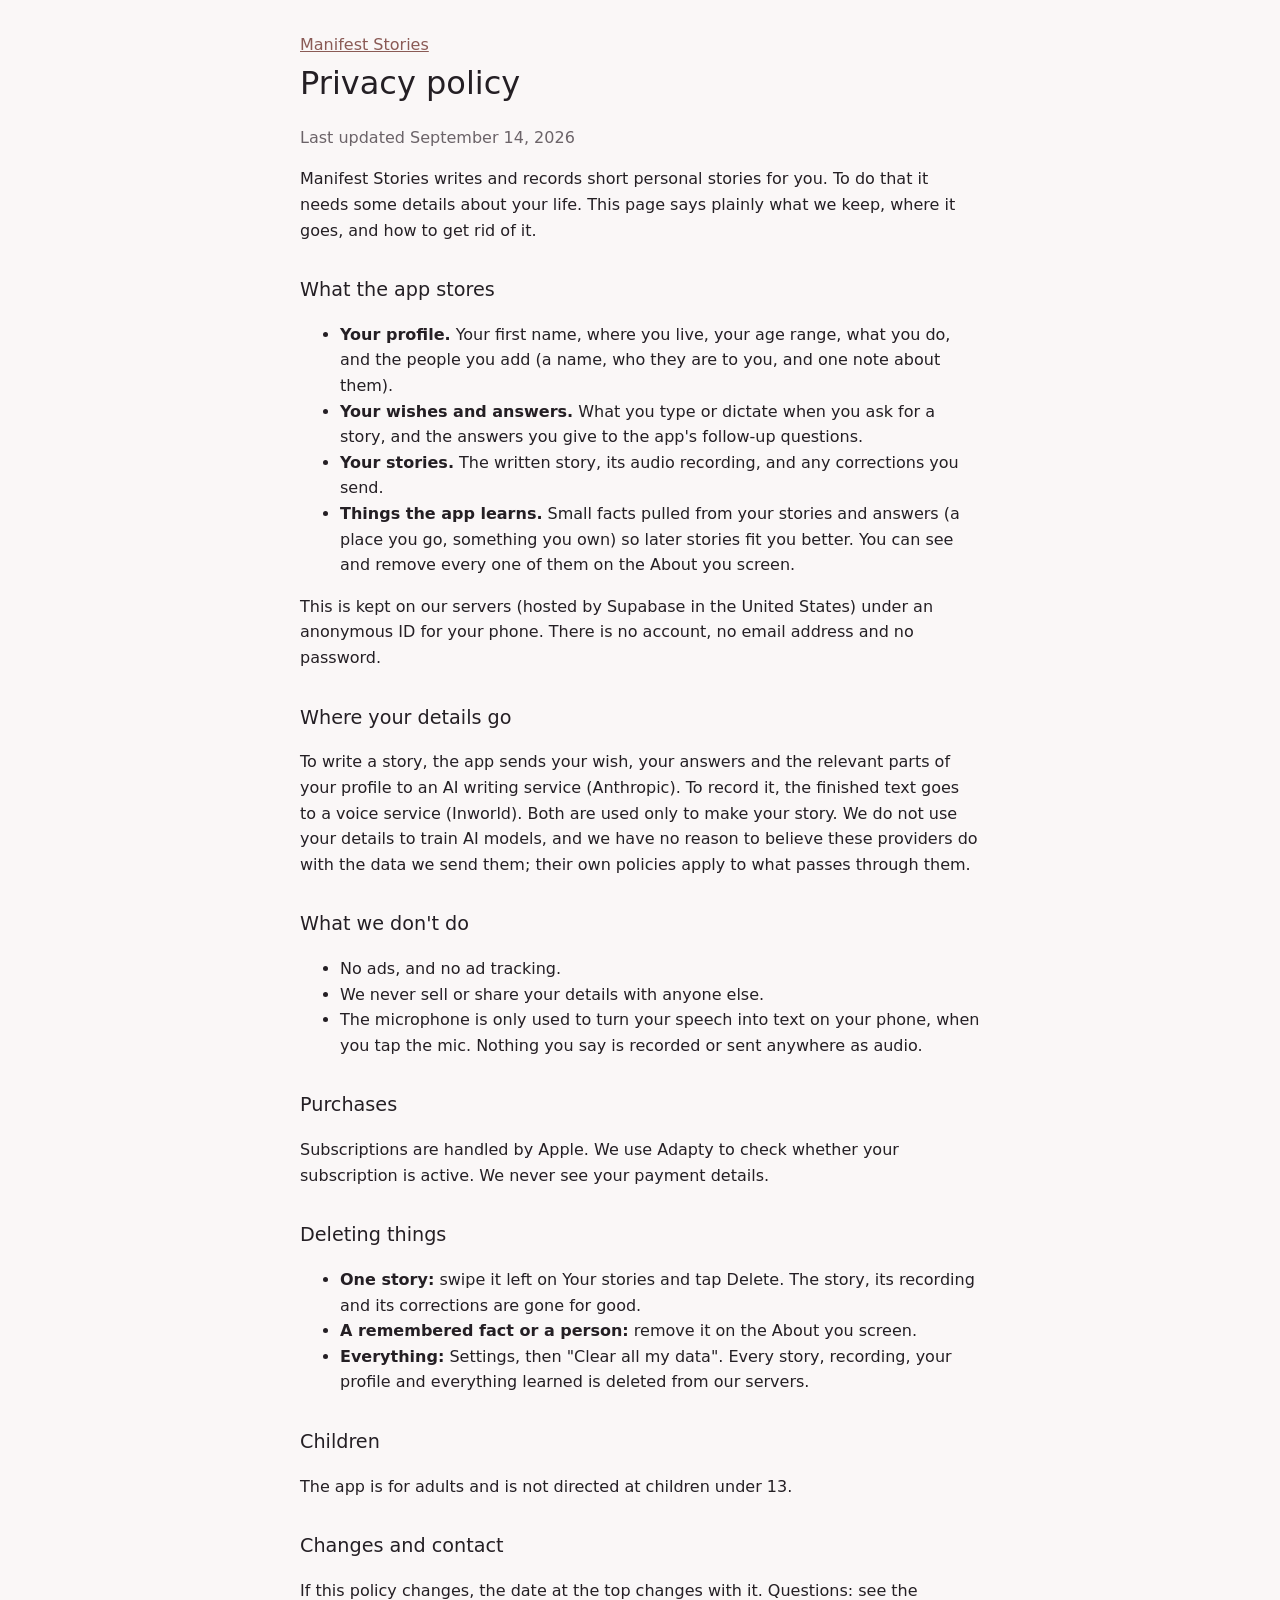
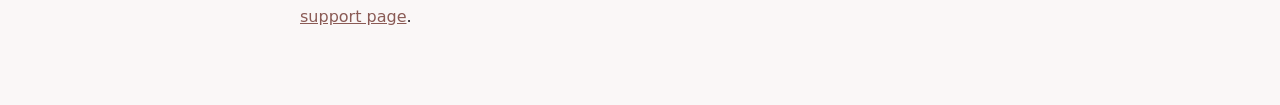
==== privacy.html @ d2aad722 "Privacy, terms and support pages" ====
<!doctype html><html lang="en"><head><meta charset="utf-8"><meta name="viewport" content="width=device-width,initial-scale=1"><title>Privacy Policy, Manifest Stories</title><link rel="stylesheet" href="style.css"></head><body>
<nav><a href="index.html">Manifest Stories</a></nav>
<h1>Privacy policy</h1><p class="muted">Last updated September 14, 2026</p>
<p>Manifest Stories writes and records short personal stories for you. To do that it needs some details about your life. This page says plainly what we keep, where it goes, and how to get rid of it.</p>
<h2>What the app stores</h2>
<ul>
<li><strong>Your profile.</strong> Your first name, where you live, your age range, what you do, and the people you add (a name, who they are to you, and one note about them).</li>
<li><strong>Your wishes and answers.</strong> What you type or dictate when you ask for a story, and the answers you give to the app's follow-up questions.</li>
<li><strong>Your stories.</strong> The written story, its audio recording, and any corrections you send.</li>
<li><strong>Things the app learns.</strong> Small facts pulled from your stories and answers (a place you go, something you own) so later stories fit you better. You can see and remove every one of them on the About you screen.</li>
</ul>
<p>This is kept on our servers (hosted by Supabase in the United States) under an anonymous ID for your phone. There is no account, no email address and no password.</p>
<h2>Where your details go</h2>
<p>To write a story, the app sends your wish, your answers and the relevant parts of your profile to an AI writing service (Anthropic). To record it, the finished text goes to a voice service (Inworld). Both are used only to make your story. We do not use your details to train AI models, and we have no reason to believe these providers do with the data we send them; their own policies apply to what passes through them.</p>
<h2>What we don't do</h2>
<ul>
<li>No ads, and no ad tracking.</li>
<li>We never sell or share your details with anyone else.</li>
<li>The microphone is only used to turn your speech into text on your phone, when you tap the mic. Nothing you say is recorded or sent anywhere as audio.</li>
</ul>
<h2>Purchases</h2>
<p>Subscriptions are handled by Apple. We use Adapty to check whether your subscription is active. We never see your payment details.</p>
<h2>Deleting things</h2>
<ul>
<li><strong>One story:</strong> swipe it left on Your stories and tap Delete. The story, its recording and its corrections are gone for good.</li>
<li><strong>A remembered fact or a person:</strong> remove it on the About you screen.</li>
<li><strong>Everything:</strong> Settings, then "Clear all my data". Every story, recording, your profile and everything learned is deleted from our servers.</li>
</ul>
<h2>Children</h2>
<p>The app is for adults and is not directed at children under 13.</p>
<h2>Changes and contact</h2>
<p>If this policy changes, the date at the top changes with it. Questions: see the <a href="support.html">support page</a>.</p>
</body></html>
---- style.css ----
body{font-family:-apple-system,system-ui,Georgia,serif;max-width:680px;margin:0 auto;padding:32px 20px 60px;line-height:1.6;color:#241f24;background:#faf7f7}
h1{font-weight:400;font-size:2rem;margin:0 0 4px}h2{font-weight:500;font-size:1.2rem;margin-top:32px}
.muted{color:#6b6368}nav a{margin-right:16px;color:#8a5a55}a{color:#8a5a55}
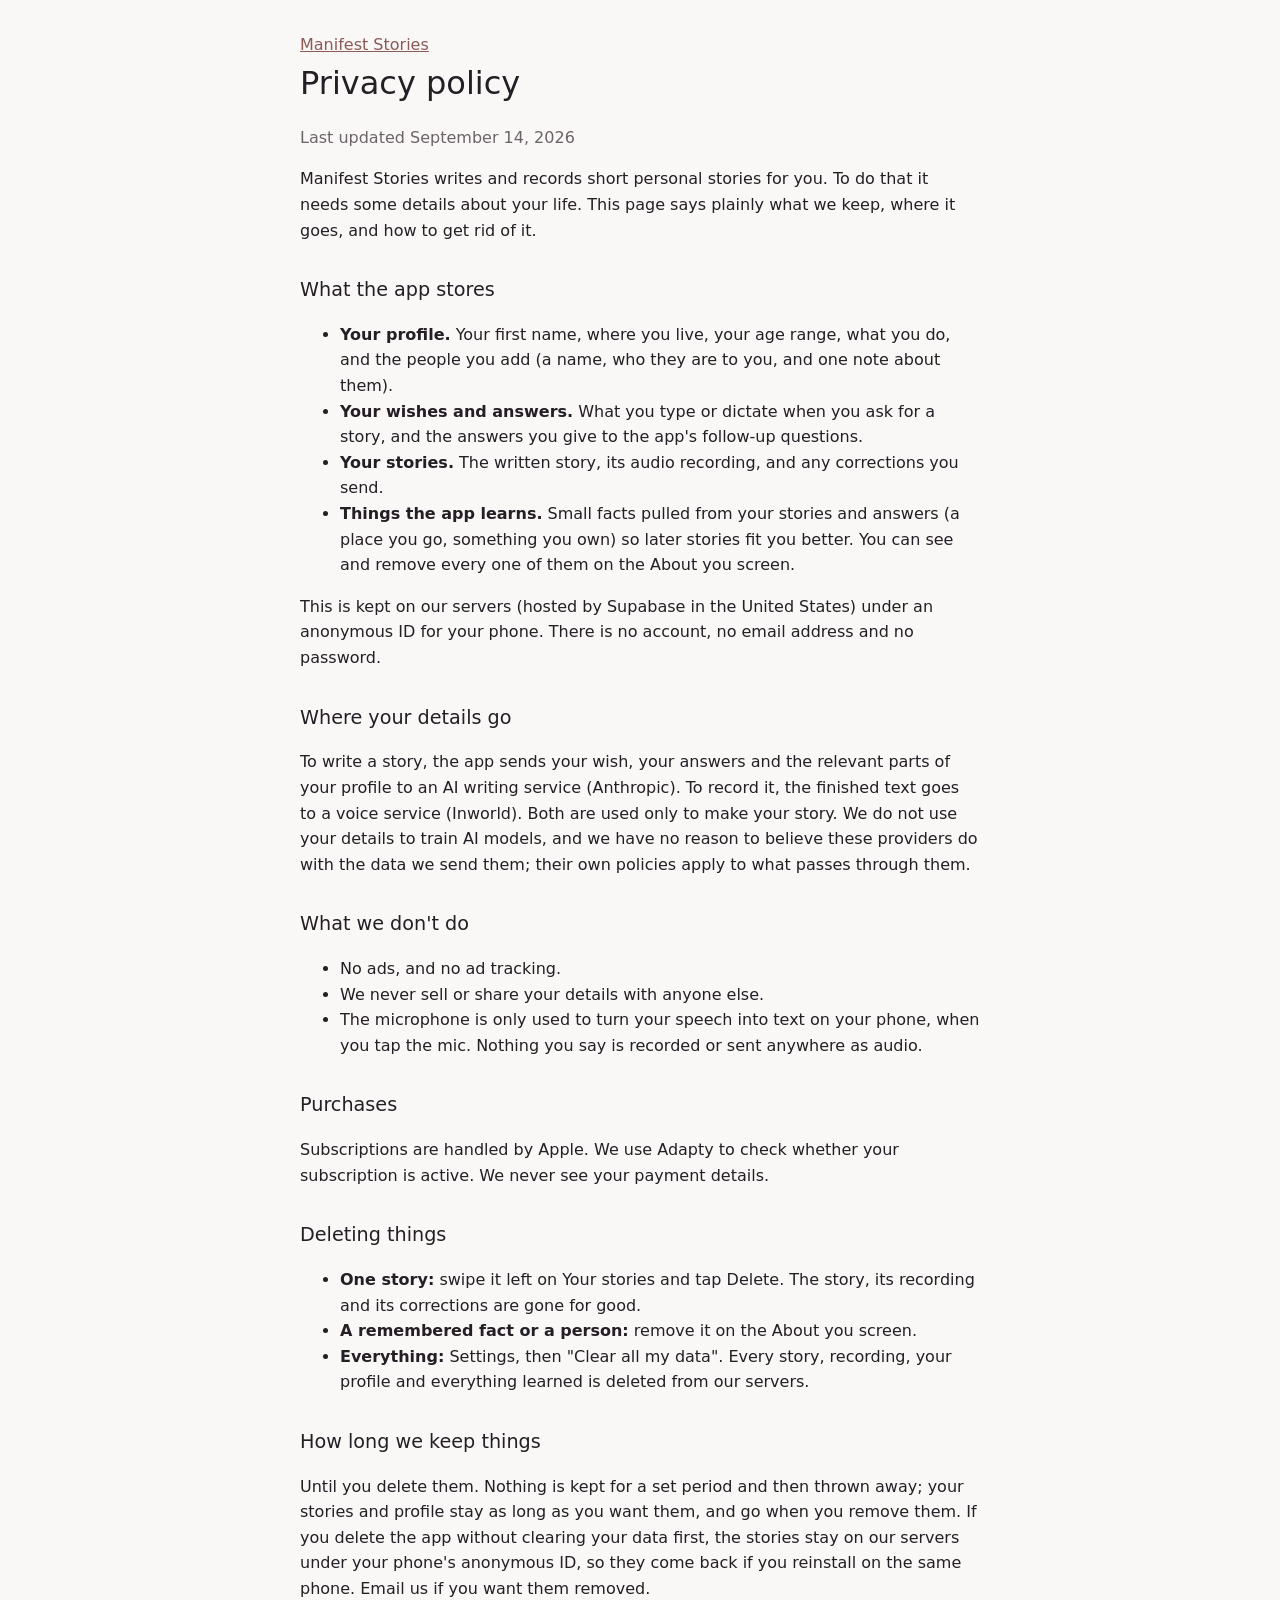
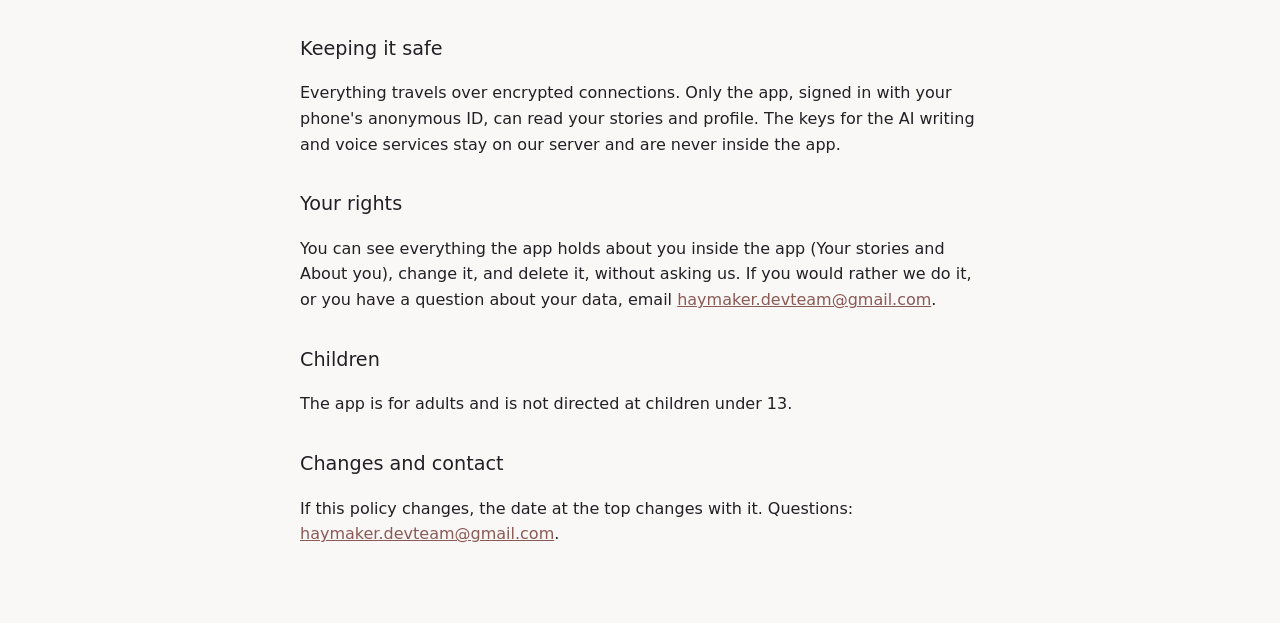
==== commit 16b9520e: "Support email; privacy page adds retention, security and your rights" ====
--- a/privacy.html
+++ b/privacy.html
@@ -26,8 +26,14 @@
 <li><strong>A remembered fact or a person:</strong> remove it on the About you screen.</li>
 <li><strong>Everything:</strong> Settings, then "Clear all my data". Every story, recording, your profile and everything learned is deleted from our servers.</li>
 </ul>
+<h2>How long we keep things</h2>
+<p>Until you delete them. Nothing is kept for a set period and then thrown away; your stories and profile stay as long as you want them, and go when you remove them. If you delete the app without clearing your data first, the stories stay on our servers under your phone's anonymous ID, so they come back if you reinstall on the same phone. Email us if you want them removed.</p>
+<h2>Keeping it safe</h2>
+<p>Everything travels over encrypted connections. Only the app, signed in with your phone's anonymous ID, can read your stories and profile. The keys for the AI writing and voice services stay on our server and are never inside the app.</p>
+<h2>Your rights</h2>
+<p>You can see everything the app holds about you inside the app (Your stories and About you), change it, and delete it, without asking us. If you would rather we do it, or you have a question about your data, email <a href="mailto:haymaker.devteam@gmail.com">haymaker.devteam@gmail.com</a>.</p>
 <h2>Children</h2>
 <p>The app is for adults and is not directed at children under 13.</p>
 <h2>Changes and contact</h2>
-<p>If this policy changes, the date at the top changes with it. Questions: see the <a href="support.html">support page</a>.</p>
+<p>If this policy changes, the date at the top changes with it. Questions: <a href="mailto:haymaker.devteam@gmail.com">haymaker.devteam@gmail.com</a>.</p>
 </body></html>
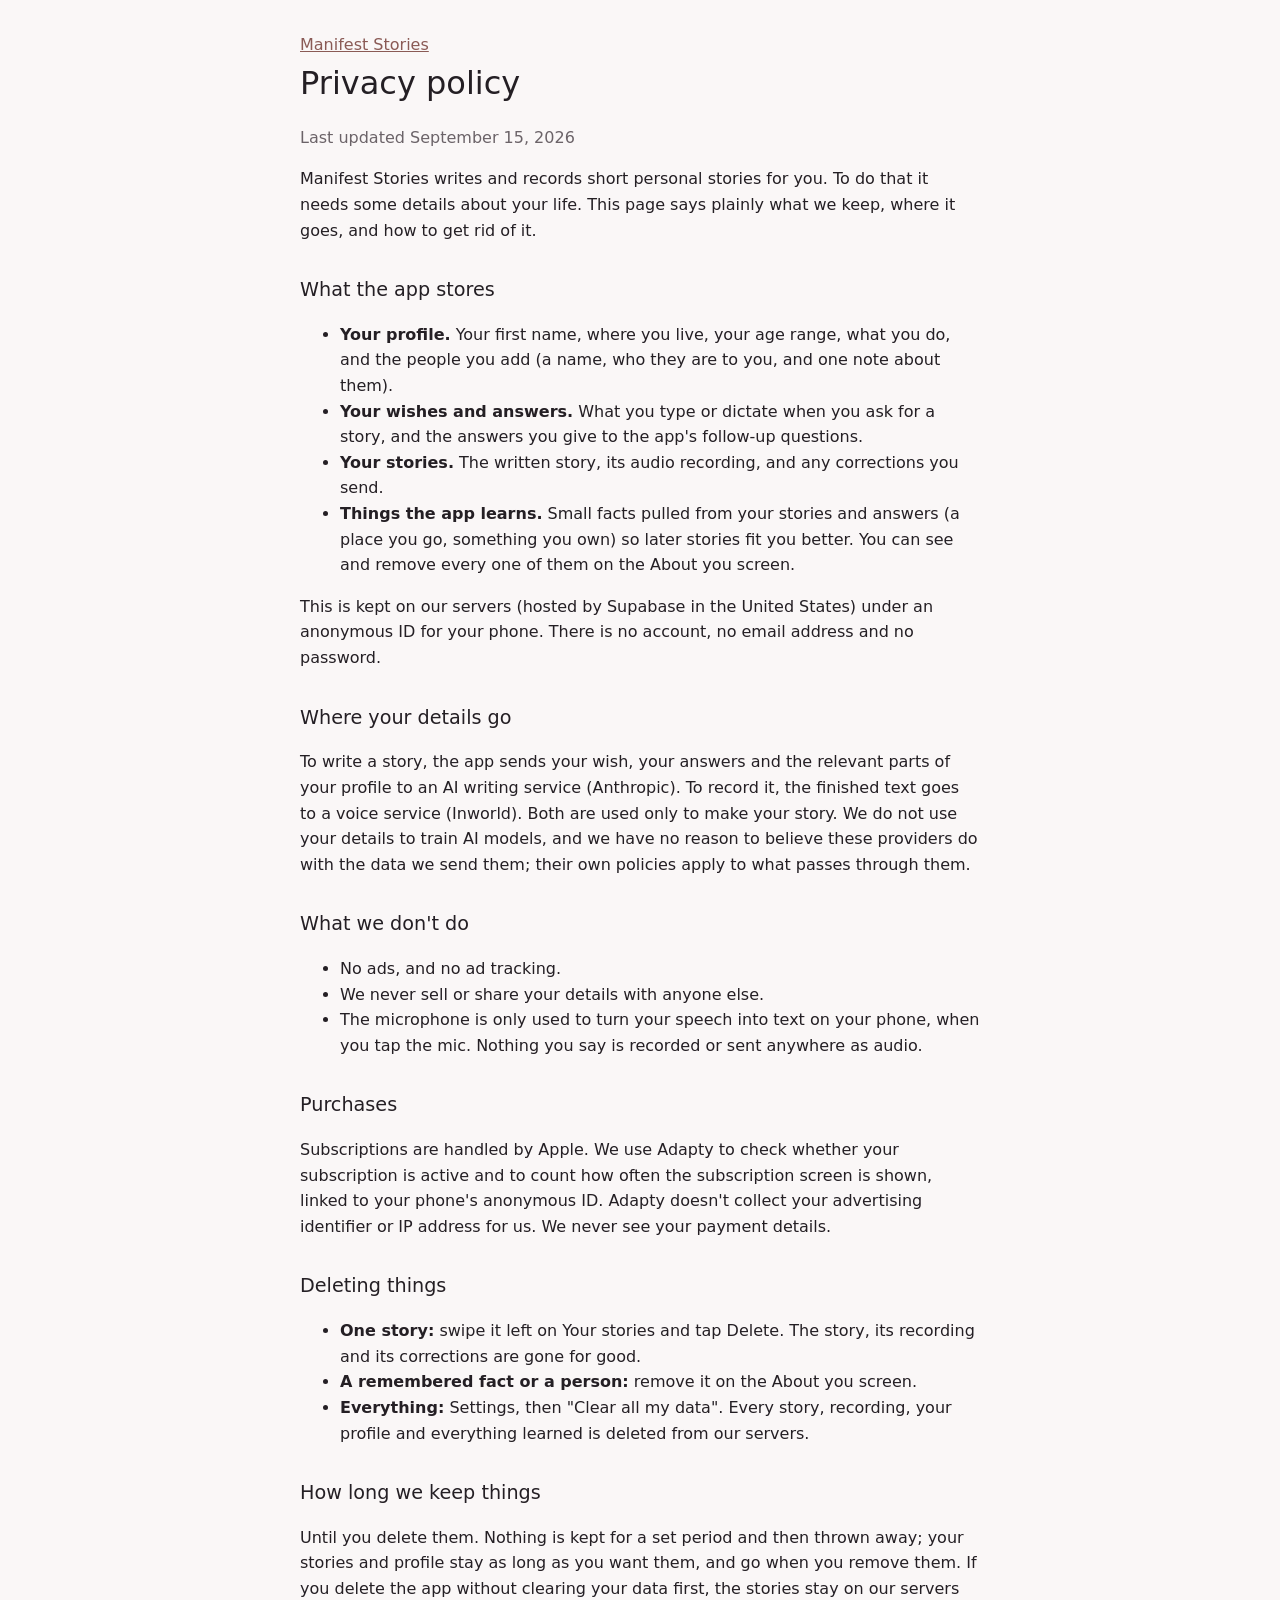
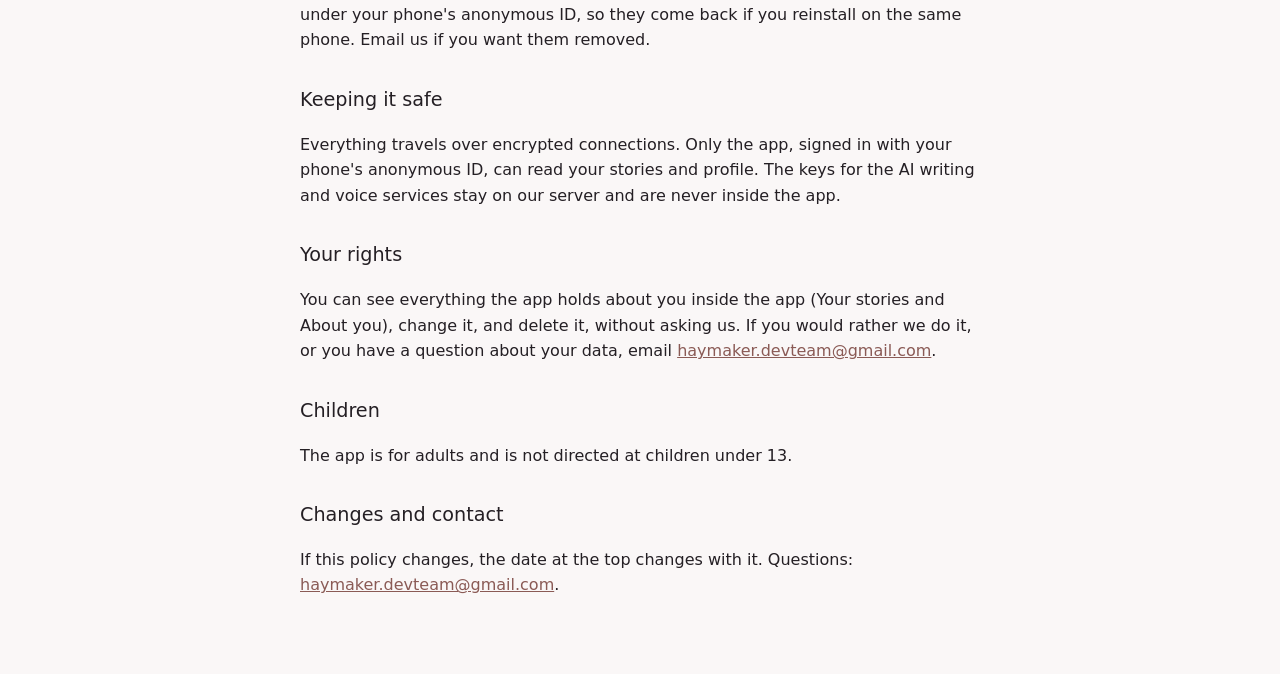
==== commit 66b0070c: "Privacy: Adapty counts paywall views; no ad ID or IP" ====
--- a/privacy.html
+++ b/privacy.html
@@ -1,6 +1,6 @@
 <!doctype html><html lang="en"><head><meta charset="utf-8"><meta name="viewport" content="width=device-width,initial-scale=1"><title>Privacy Policy, Manifest Stories</title><link rel="stylesheet" href="style.css"></head><body>
 <nav><a href="index.html">Manifest Stories</a></nav>
-<h1>Privacy policy</h1><p class="muted">Last updated September 14, 2026</p>
+<h1>Privacy policy</h1><p class="muted">Last updated September 15, 2026</p>
 <p>Manifest Stories writes and records short personal stories for you. To do that it needs some details about your life. This page says plainly what we keep, where it goes, and how to get rid of it.</p>
 <h2>What the app stores</h2>
 <ul>
@@ -19,7 +19,7 @@
 <li>The microphone is only used to turn your speech into text on your phone, when you tap the mic. Nothing you say is recorded or sent anywhere as audio.</li>
 </ul>
 <h2>Purchases</h2>
-<p>Subscriptions are handled by Apple. We use Adapty to check whether your subscription is active. We never see your payment details.</p>
+<p>Subscriptions are handled by Apple. We use Adapty to check whether your subscription is active and to count how often the subscription screen is shown, linked to your phone's anonymous ID. Adapty doesn't collect your advertising identifier or IP address for us. We never see your payment details.</p>
 <h2>Deleting things</h2>
 <ul>
 <li><strong>One story:</strong> swipe it left on Your stories and tap Delete. The story, its recording and its corrections are gone for good.</li>
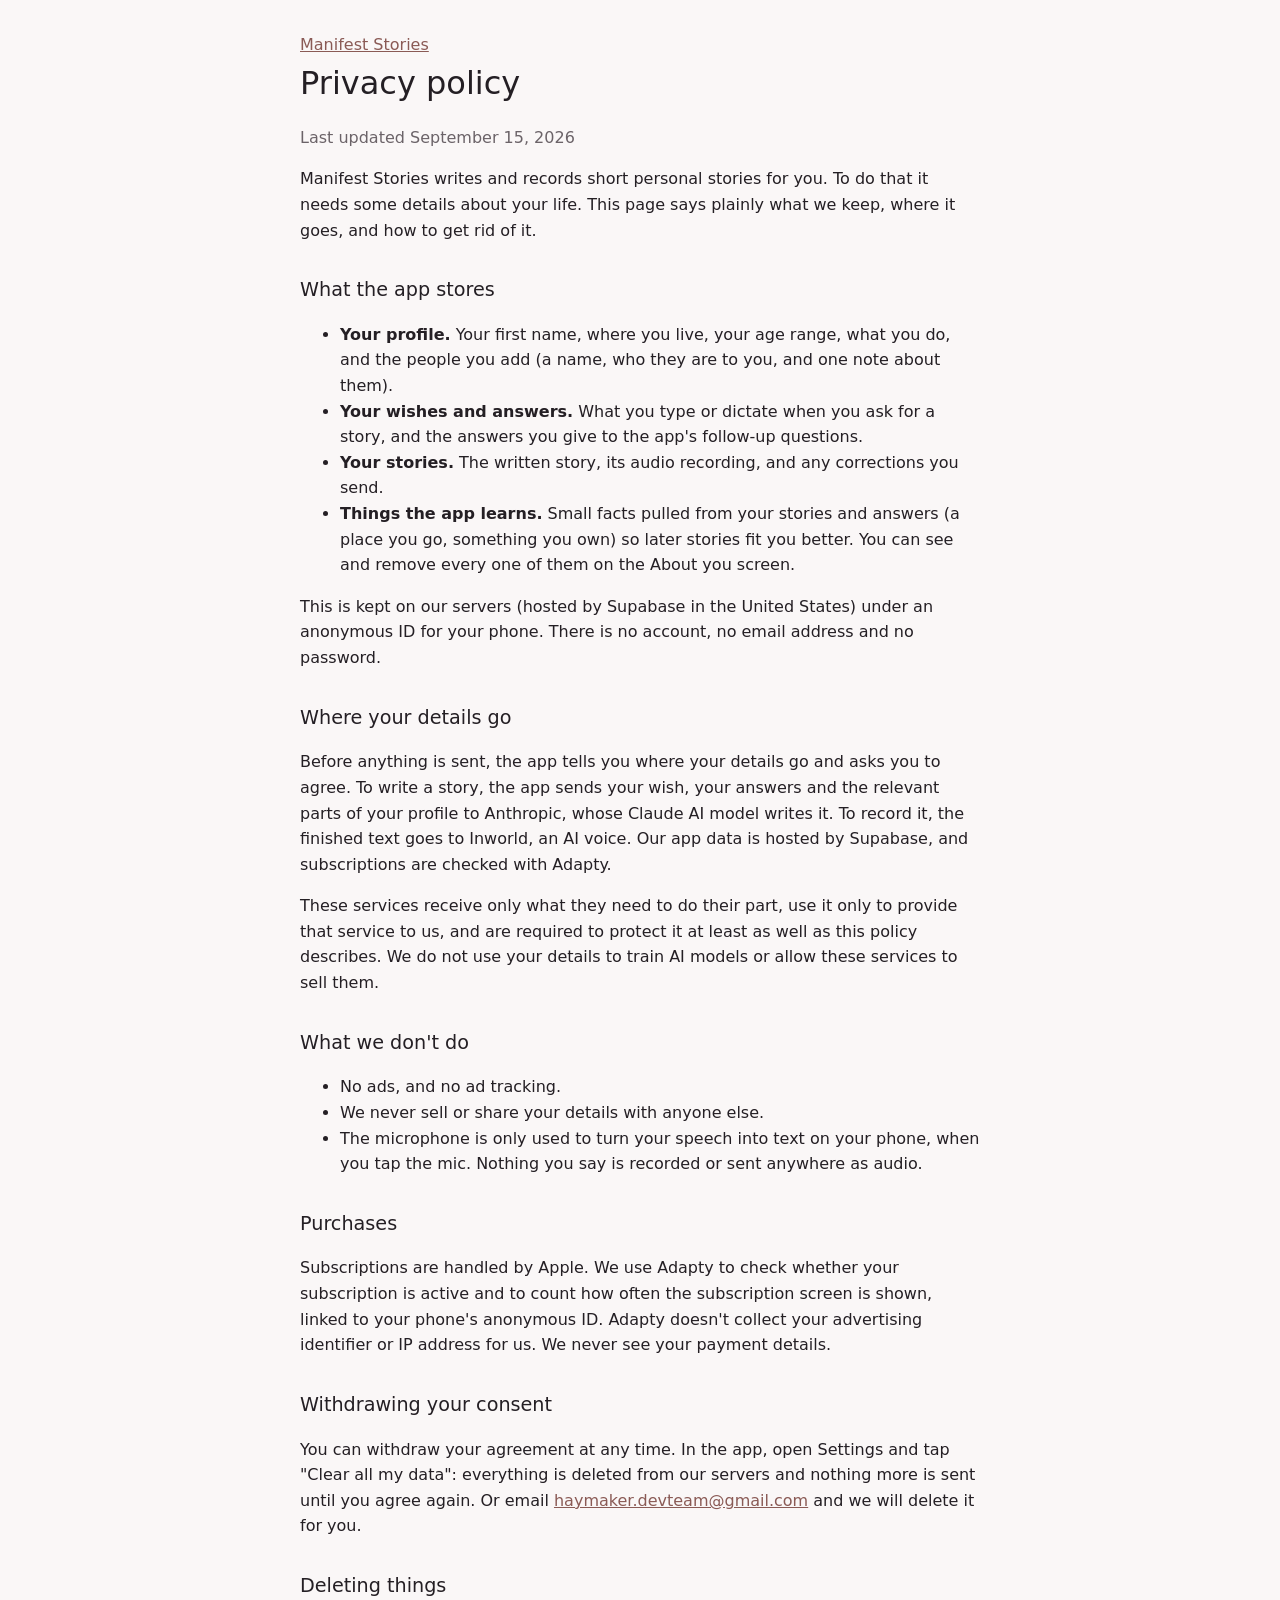
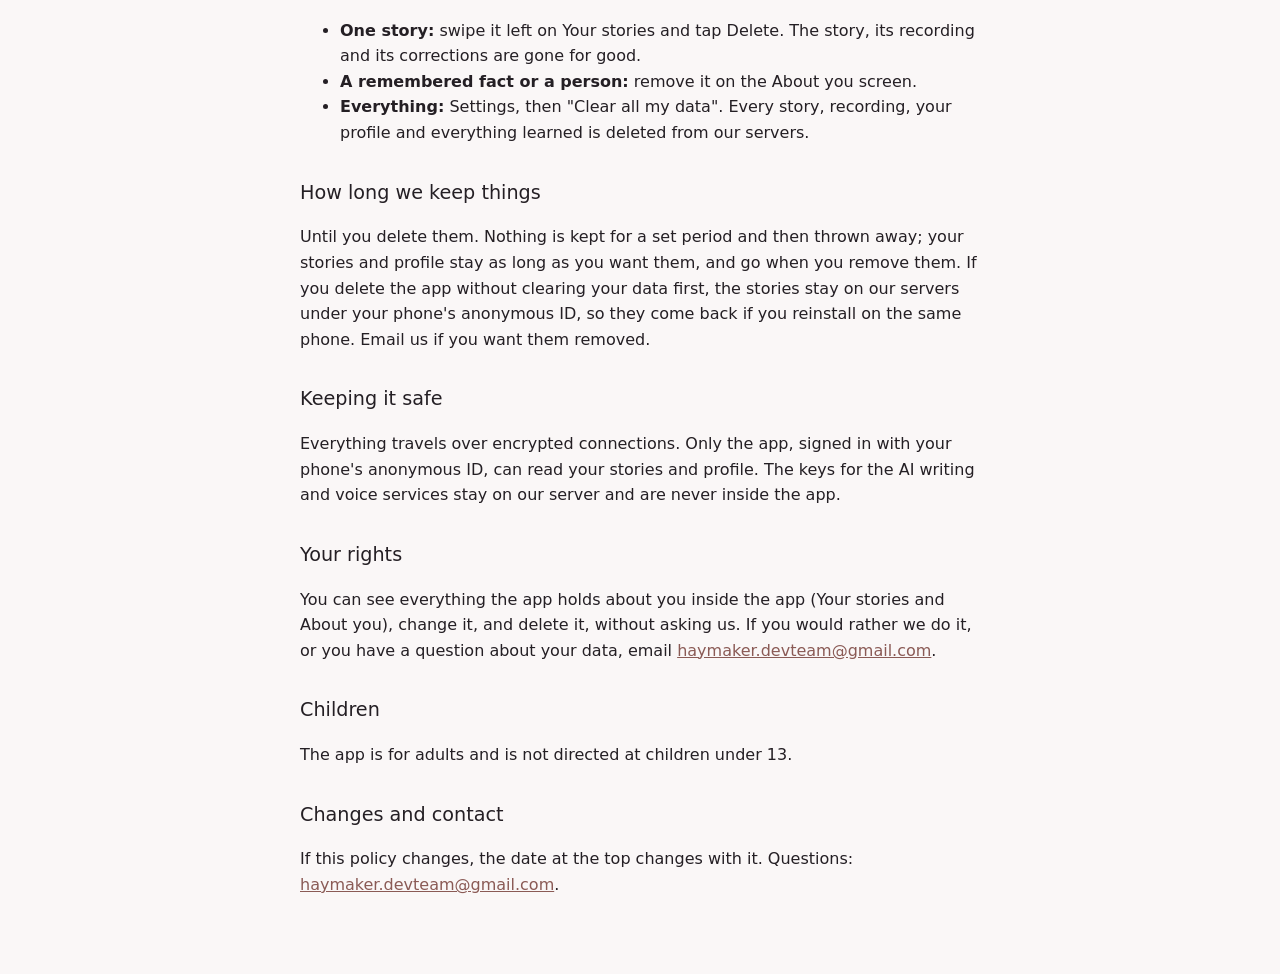
==== commit 8a1de5bc: "Privacy: consent before sending, equal protection by service providers, how to withdraw consent" ====
--- a/privacy.html
+++ b/privacy.html
@@ -11,7 +11,8 @@
 </ul>
 <p>This is kept on our servers (hosted by Supabase in the United States) under an anonymous ID for your phone. There is no account, no email address and no password.</p>
 <h2>Where your details go</h2>
-<p>To write a story, the app sends your wish, your answers and the relevant parts of your profile to an AI writing service (Anthropic). To record it, the finished text goes to a voice service (Inworld). Both are used only to make your story. We do not use your details to train AI models, and we have no reason to believe these providers do with the data we send them; their own policies apply to what passes through them.</p>
+<p>Before anything is sent, the app tells you where your details go and asks you to agree. To write a story, the app sends your wish, your answers and the relevant parts of your profile to Anthropic, whose Claude AI model writes it. To record it, the finished text goes to Inworld, an AI voice. Our app data is hosted by Supabase, and subscriptions are checked with Adapty.</p>
+<p>These services receive only what they need to do their part, use it only to provide that service to us, and are required to protect it at least as well as this policy describes. We do not use your details to train AI models or allow these services to sell them.</p>
 <h2>What we don't do</h2>
 <ul>
 <li>No ads, and no ad tracking.</li>
@@ -20,6 +21,8 @@
 </ul>
 <h2>Purchases</h2>
 <p>Subscriptions are handled by Apple. We use Adapty to check whether your subscription is active and to count how often the subscription screen is shown, linked to your phone's anonymous ID. Adapty doesn't collect your advertising identifier or IP address for us. We never see your payment details.</p>
+<h2>Withdrawing your consent</h2>
+<p>You can withdraw your agreement at any time. In the app, open Settings and tap "Clear all my data": everything is deleted from our servers and nothing more is sent until you agree again. Or email <a href="mailto:haymaker.devteam@gmail.com">haymaker.devteam@gmail.com</a> and we will delete it for you.</p>
 <h2>Deleting things</h2>
 <ul>
 <li><strong>One story:</strong> swipe it left on Your stories and tap Delete. The story, its recording and its corrections are gone for good.</li>
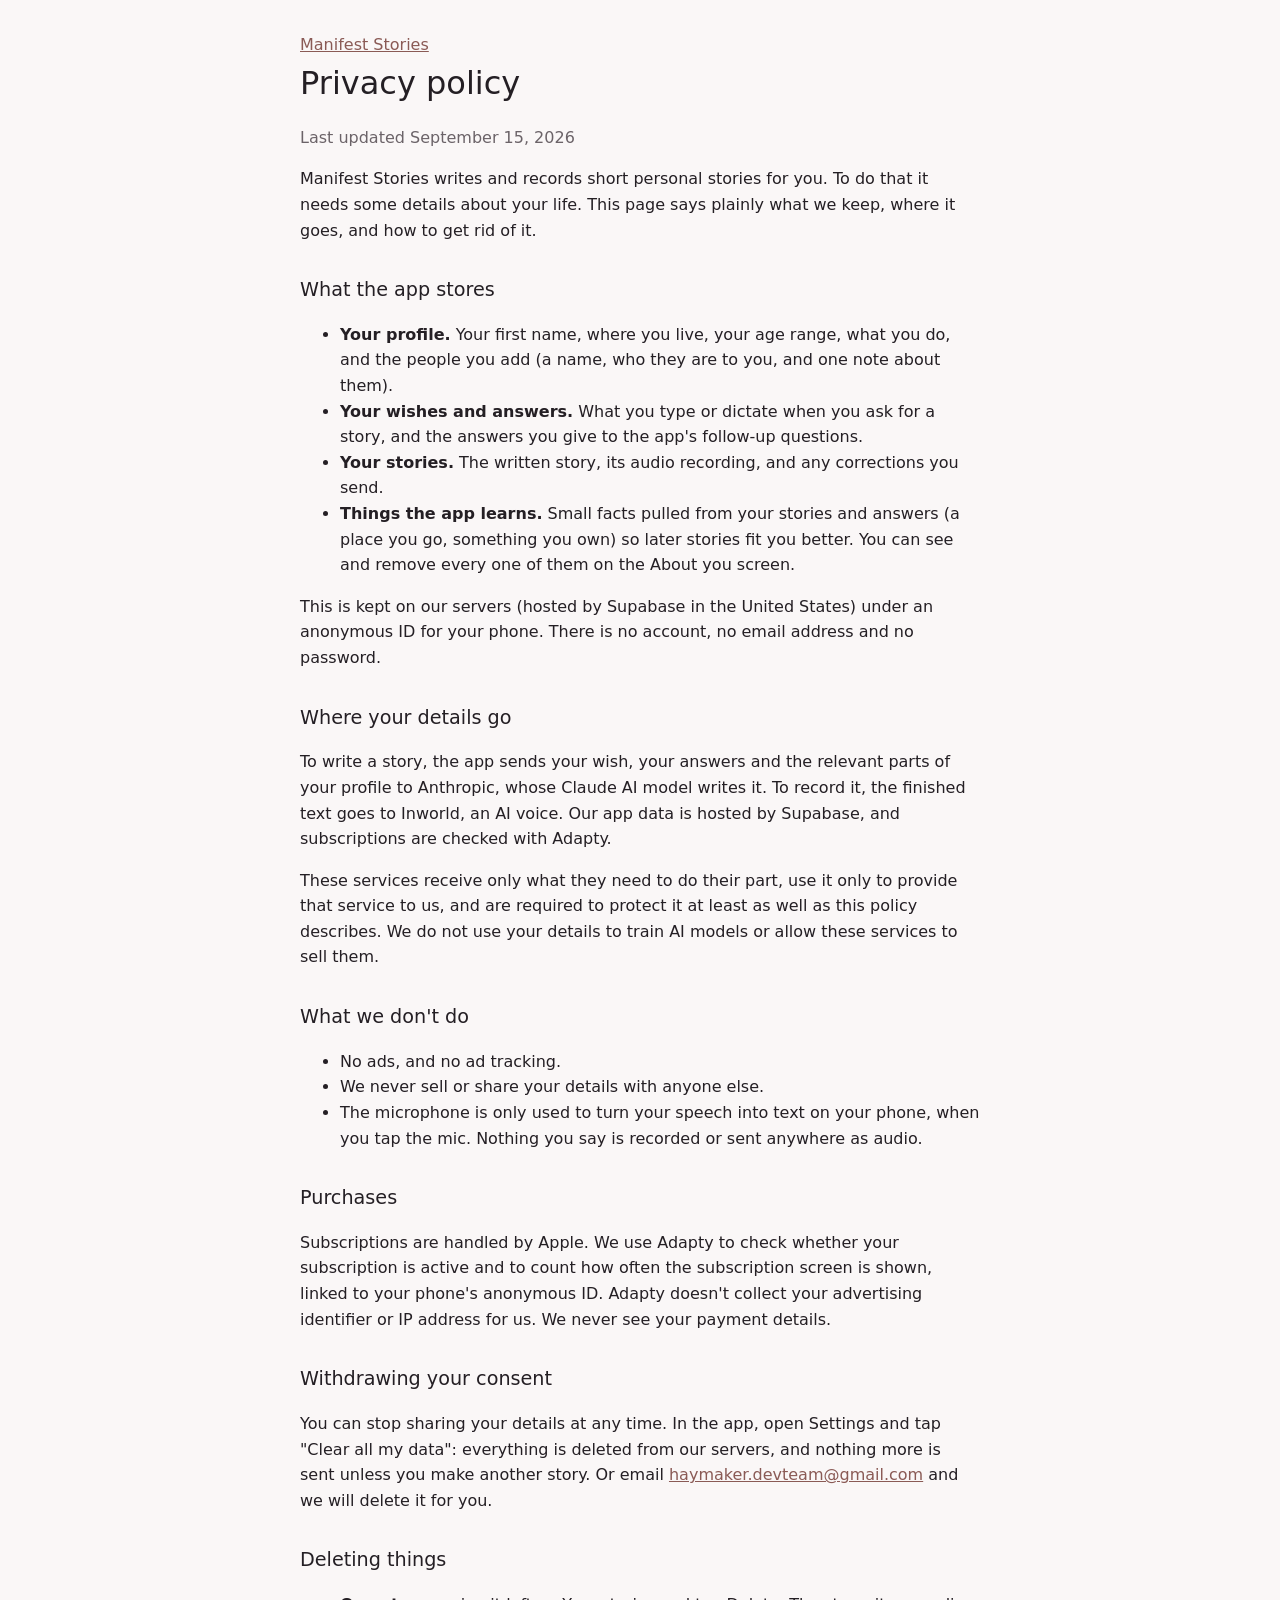
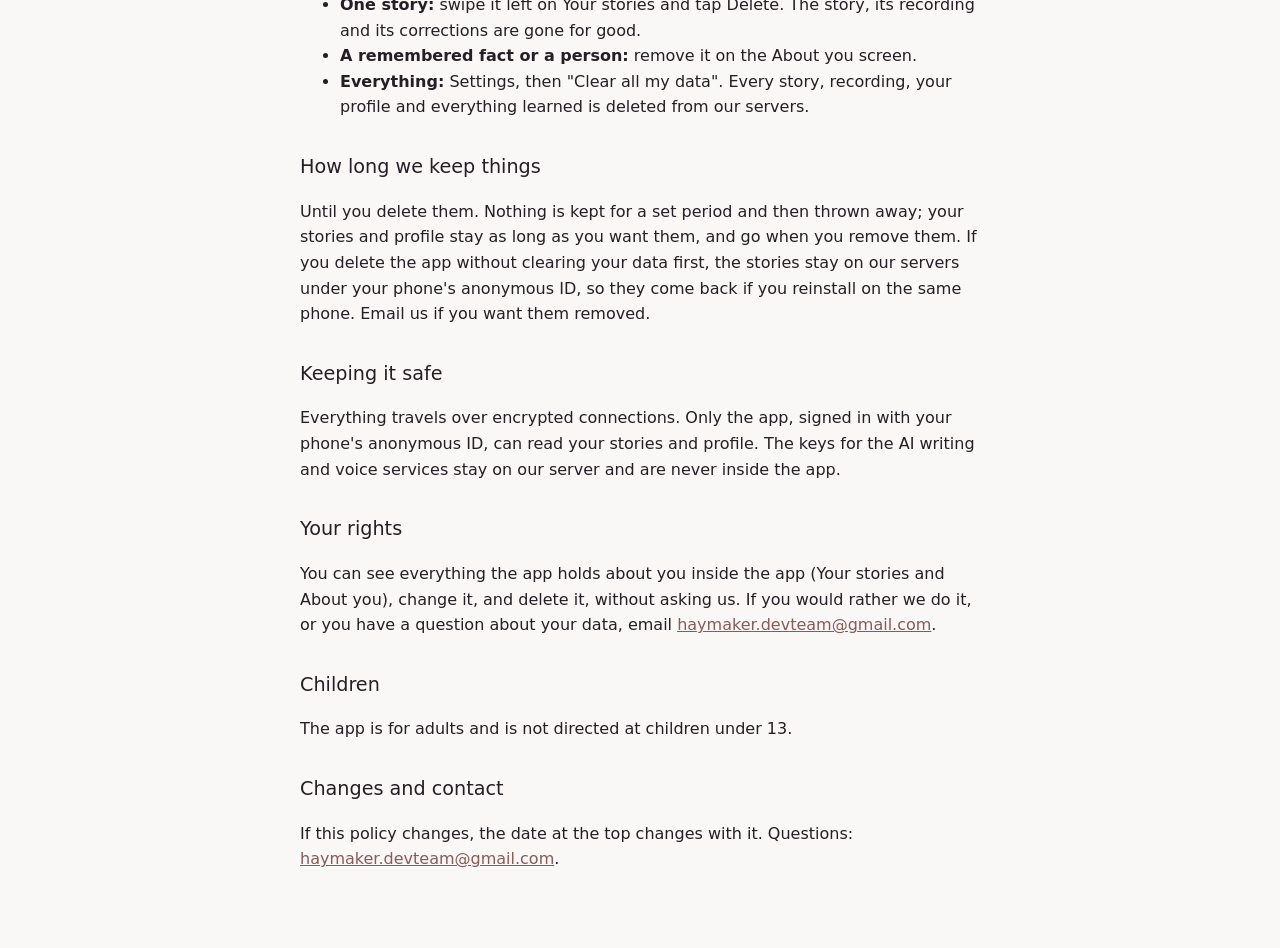
==== commit 5e154322: "Privacy: match the app (no consent step)" ====
--- a/privacy.html
+++ b/privacy.html
@@ -11,7 +11,7 @@
 </ul>
 <p>This is kept on our servers (hosted by Supabase in the United States) under an anonymous ID for your phone. There is no account, no email address and no password.</p>
 <h2>Where your details go</h2>
-<p>Before anything is sent, the app tells you where your details go and asks you to agree. To write a story, the app sends your wish, your answers and the relevant parts of your profile to Anthropic, whose Claude AI model writes it. To record it, the finished text goes to Inworld, an AI voice. Our app data is hosted by Supabase, and subscriptions are checked with Adapty.</p>
+<p>To write a story, the app sends your wish, your answers and the relevant parts of your profile to Anthropic, whose Claude AI model writes it. To record it, the finished text goes to Inworld, an AI voice. Our app data is hosted by Supabase, and subscriptions are checked with Adapty.</p>
 <p>These services receive only what they need to do their part, use it only to provide that service to us, and are required to protect it at least as well as this policy describes. We do not use your details to train AI models or allow these services to sell them.</p>
 <h2>What we don't do</h2>
 <ul>
@@ -22,7 +22,7 @@
 <h2>Purchases</h2>
 <p>Subscriptions are handled by Apple. We use Adapty to check whether your subscription is active and to count how often the subscription screen is shown, linked to your phone's anonymous ID. Adapty doesn't collect your advertising identifier or IP address for us. We never see your payment details.</p>
 <h2>Withdrawing your consent</h2>
-<p>You can withdraw your agreement at any time. In the app, open Settings and tap "Clear all my data": everything is deleted from our servers and nothing more is sent until you agree again. Or email <a href="mailto:haymaker.devteam@gmail.com">haymaker.devteam@gmail.com</a> and we will delete it for you.</p>
+<p>You can stop sharing your details at any time. In the app, open Settings and tap "Clear all my data": everything is deleted from our servers, and nothing more is sent unless you make another story. Or email <a href="mailto:haymaker.devteam@gmail.com">haymaker.devteam@gmail.com</a> and we will delete it for you.</p>
 <h2>Deleting things</h2>
 <ul>
 <li><strong>One story:</strong> swipe it left on Your stories and tap Delete. The story, its recording and its corrections are gone for good.</li>
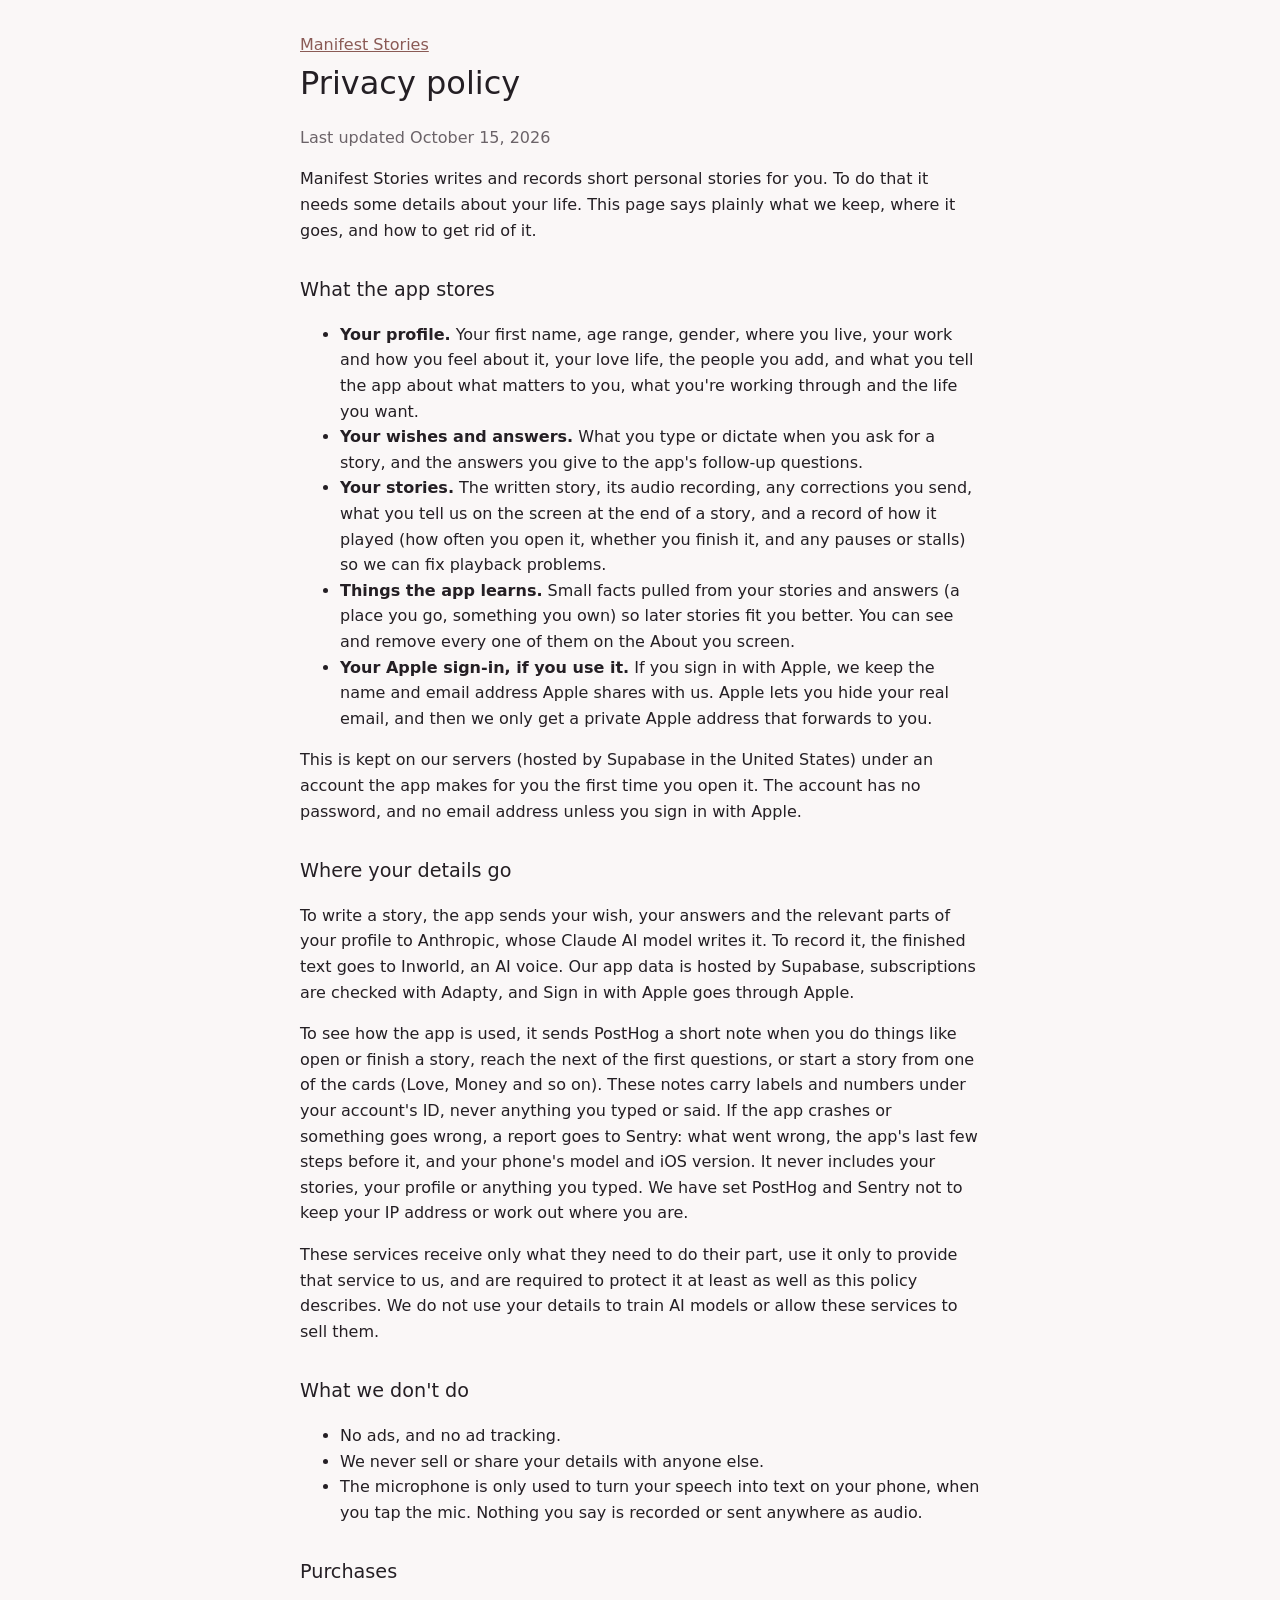
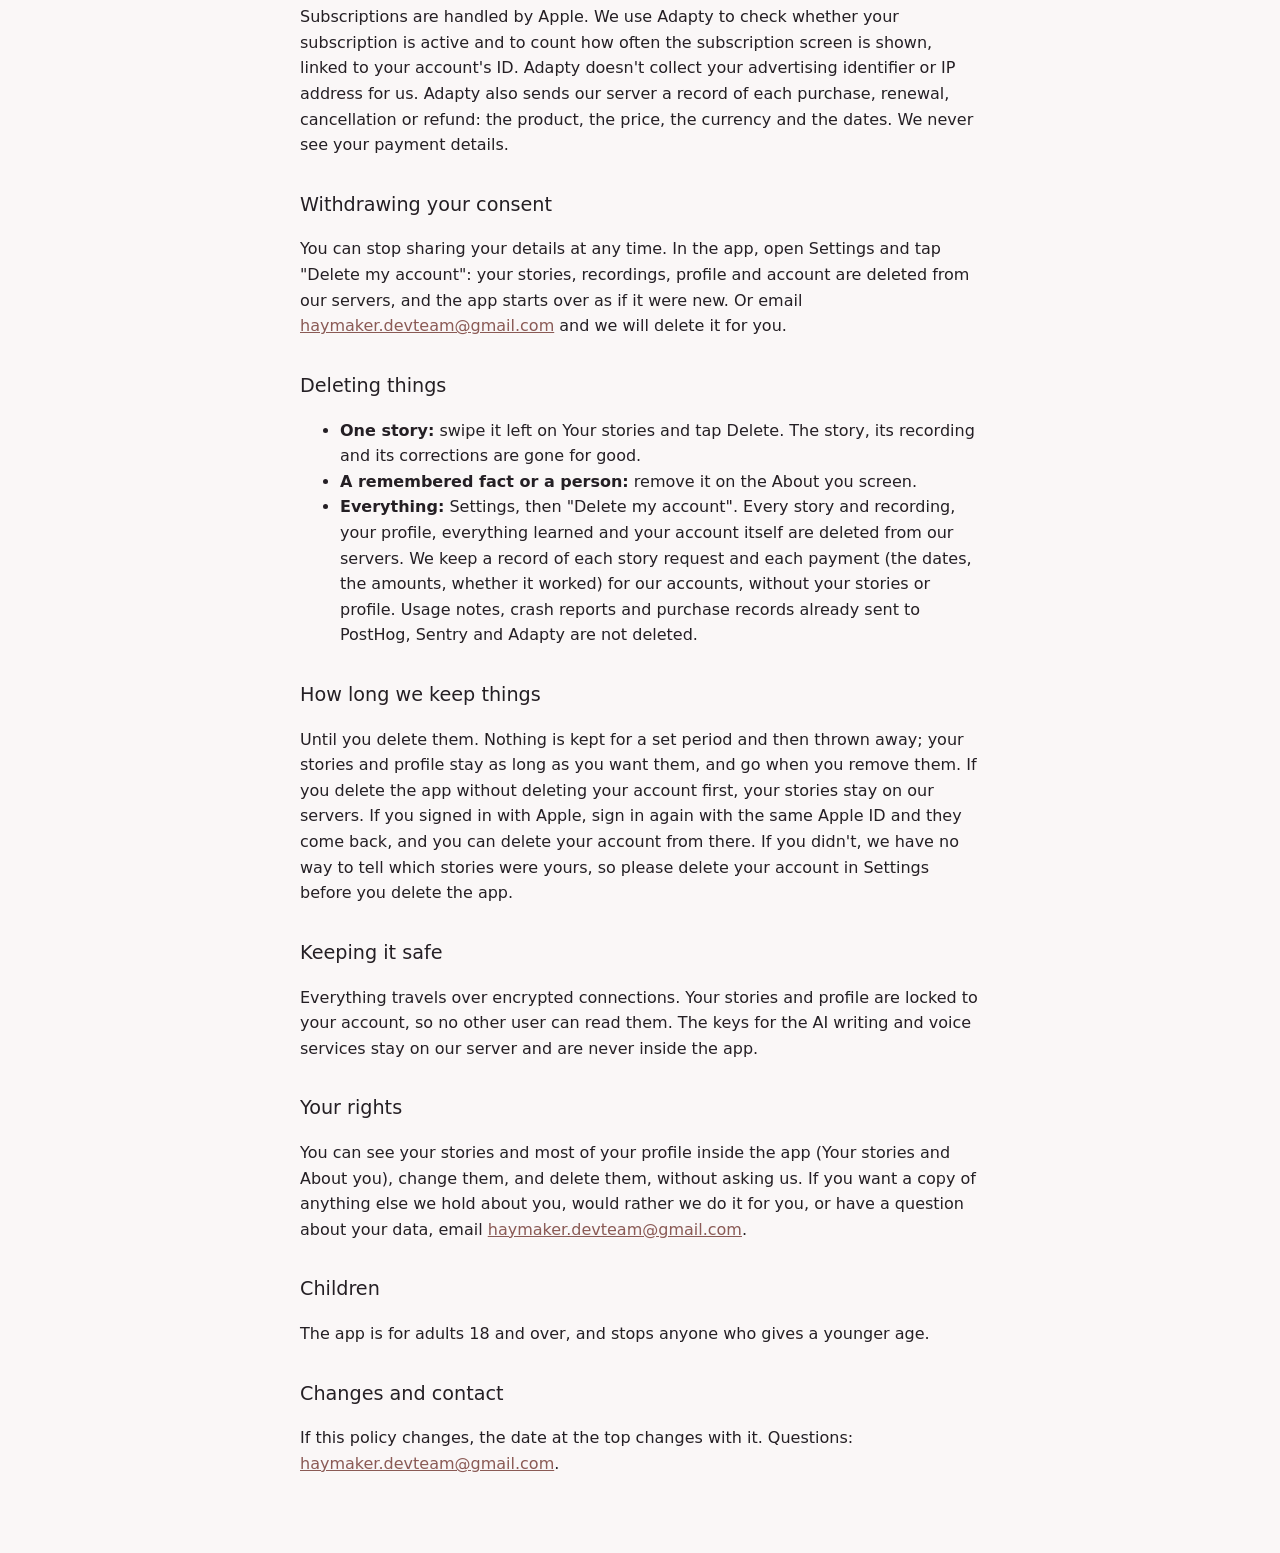
==== commit f362fd40: "Privacy, support and terms match the app as of Oct 15 Privacy: Delete my account replaces Clear all " ====
--- a/privacy.html
+++ b/privacy.html
@@ -1,17 +1,19 @@
 <!doctype html><html lang="en"><head><meta charset="utf-8"><meta name="viewport" content="width=device-width,initial-scale=1"><title>Privacy Policy, Manifest Stories</title><link rel="stylesheet" href="style.css"></head><body>
 <nav><a href="index.html">Manifest Stories</a></nav>
-<h1>Privacy policy</h1><p class="muted">Last updated September 15, 2026</p>
+<h1>Privacy policy</h1><p class="muted">Last updated October 15, 2026</p>
 <p>Manifest Stories writes and records short personal stories for you. To do that it needs some details about your life. This page says plainly what we keep, where it goes, and how to get rid of it.</p>
 <h2>What the app stores</h2>
 <ul>
-<li><strong>Your profile.</strong> Your first name, where you live, your age range, what you do, and the people you add (a name, who they are to you, and one note about them).</li>
+<li><strong>Your profile.</strong> Your first name, age range, gender, where you live, your work and how you feel about it, your love life, the people you add, and what you tell the app about what matters to you, what you're working through and the life you want.</li>
 <li><strong>Your wishes and answers.</strong> What you type or dictate when you ask for a story, and the answers you give to the app's follow-up questions.</li>
-<li><strong>Your stories.</strong> The written story, its audio recording, and any corrections you send.</li>
+<li><strong>Your stories.</strong> The written story, its audio recording, any corrections you send, what you tell us on the screen at the end of a story, and a record of how it played (how often you open it, whether you finish it, and any pauses or stalls) so we can fix playback problems.</li>
 <li><strong>Things the app learns.</strong> Small facts pulled from your stories and answers (a place you go, something you own) so later stories fit you better. You can see and remove every one of them on the About you screen.</li>
+<li><strong>Your Apple sign-in, if you use it.</strong> If you sign in with Apple, we keep the name and email address Apple shares with us. Apple lets you hide your real email, and then we only get a private Apple address that forwards to you.</li>
 </ul>
-<p>This is kept on our servers (hosted by Supabase in the United States) under an anonymous ID for your phone. There is no account, no email address and no password.</p>
+<p>This is kept on our servers (hosted by Supabase in the United States) under an account the app makes for you the first time you open it. The account has no password, and no email address unless you sign in with Apple.</p>
 <h2>Where your details go</h2>
-<p>To write a story, the app sends your wish, your answers and the relevant parts of your profile to Anthropic, whose Claude AI model writes it. To record it, the finished text goes to Inworld, an AI voice. Our app data is hosted by Supabase, and subscriptions are checked with Adapty.</p>
+<p>To write a story, the app sends your wish, your answers and the relevant parts of your profile to Anthropic, whose Claude AI model writes it. To record it, the finished text goes to Inworld, an AI voice. Our app data is hosted by Supabase, subscriptions are checked with Adapty, and Sign in with Apple goes through Apple.</p>
+<p>To see how the app is used, it sends PostHog a short note when you do things like open or finish a story, reach the next of the first questions, or start a story from one of the cards (Love, Money and so on). These notes carry labels and numbers under your account's ID, never anything you typed or said. If the app crashes or something goes wrong, a report goes to Sentry: what went wrong, the app's last few steps before it, and your phone's model and iOS version. It never includes your stories, your profile or anything you typed. We have set PostHog and Sentry not to keep your IP address or work out where you are.</p>
 <p>These services receive only what they need to do their part, use it only to provide that service to us, and are required to protect it at least as well as this policy describes. We do not use your details to train AI models or allow these services to sell them.</p>
 <h2>What we don't do</h2>
 <ul>
@@ -20,23 +22,23 @@
 <li>The microphone is only used to turn your speech into text on your phone, when you tap the mic. Nothing you say is recorded or sent anywhere as audio.</li>
 </ul>
 <h2>Purchases</h2>
-<p>Subscriptions are handled by Apple. We use Adapty to check whether your subscription is active and to count how often the subscription screen is shown, linked to your phone's anonymous ID. Adapty doesn't collect your advertising identifier or IP address for us. We never see your payment details.</p>
+<p>Subscriptions are handled by Apple. We use Adapty to check whether your subscription is active and to count how often the subscription screen is shown, linked to your account's ID. Adapty doesn't collect your advertising identifier or IP address for us. Adapty also sends our server a record of each purchase, renewal, cancellation or refund: the product, the price, the currency and the dates. We never see your payment details.</p>
 <h2>Withdrawing your consent</h2>
-<p>You can stop sharing your details at any time. In the app, open Settings and tap "Clear all my data": everything is deleted from our servers, and nothing more is sent unless you make another story. Or email <a href="mailto:haymaker.devteam@gmail.com">haymaker.devteam@gmail.com</a> and we will delete it for you.</p>
+<p>You can stop sharing your details at any time. In the app, open Settings and tap "Delete my account": your stories, recordings, profile and account are deleted from our servers, and the app starts over as if it were new. Or email <a href="mailto:haymaker.devteam@gmail.com">haymaker.devteam@gmail.com</a> and we will delete it for you.</p>
 <h2>Deleting things</h2>
 <ul>
 <li><strong>One story:</strong> swipe it left on Your stories and tap Delete. The story, its recording and its corrections are gone for good.</li>
 <li><strong>A remembered fact or a person:</strong> remove it on the About you screen.</li>
-<li><strong>Everything:</strong> Settings, then "Clear all my data". Every story, recording, your profile and everything learned is deleted from our servers.</li>
+<li><strong>Everything:</strong> Settings, then "Delete my account". Every story and recording, your profile, everything learned and your account itself are deleted from our servers. We keep a record of each story request and each payment (the dates, the amounts, whether it worked) for our accounts, without your stories or profile. Usage notes, crash reports and purchase records already sent to PostHog, Sentry and Adapty are not deleted.</li>
 </ul>
 <h2>How long we keep things</h2>
-<p>Until you delete them. Nothing is kept for a set period and then thrown away; your stories and profile stay as long as you want them, and go when you remove them. If you delete the app without clearing your data first, the stories stay on our servers under your phone's anonymous ID, so they come back if you reinstall on the same phone. Email us if you want them removed.</p>
+<p>Until you delete them. Nothing is kept for a set period and then thrown away; your stories and profile stay as long as you want them, and go when you remove them. If you delete the app without deleting your account first, your stories stay on our servers. If you signed in with Apple, sign in again with the same Apple ID and they come back, and you can delete your account from there. If you didn't, we have no way to tell which stories were yours, so please delete your account in Settings before you delete the app.</p>
 <h2>Keeping it safe</h2>
-<p>Everything travels over encrypted connections. Only the app, signed in with your phone's anonymous ID, can read your stories and profile. The keys for the AI writing and voice services stay on our server and are never inside the app.</p>
+<p>Everything travels over encrypted connections. Your stories and profile are locked to your account, so no other user can read them. The keys for the AI writing and voice services stay on our server and are never inside the app.</p>
 <h2>Your rights</h2>
-<p>You can see everything the app holds about you inside the app (Your stories and About you), change it, and delete it, without asking us. If you would rather we do it, or you have a question about your data, email <a href="mailto:haymaker.devteam@gmail.com">haymaker.devteam@gmail.com</a>.</p>
+<p>You can see your stories and most of your profile inside the app (Your stories and About you), change them, and delete them, without asking us. If you want a copy of anything else we hold about you, would rather we do it for you, or have a question about your data, email <a href="mailto:haymaker.devteam@gmail.com">haymaker.devteam@gmail.com</a>.</p>
 <h2>Children</h2>
-<p>The app is for adults and is not directed at children under 13.</p>
+<p>The app is for adults 18 and over, and stops anyone who gives a younger age.</p>
 <h2>Changes and contact</h2>
 <p>If this policy changes, the date at the top changes with it. Questions: <a href="mailto:haymaker.devteam@gmail.com">haymaker.devteam@gmail.com</a>.</p>
 </body></html>
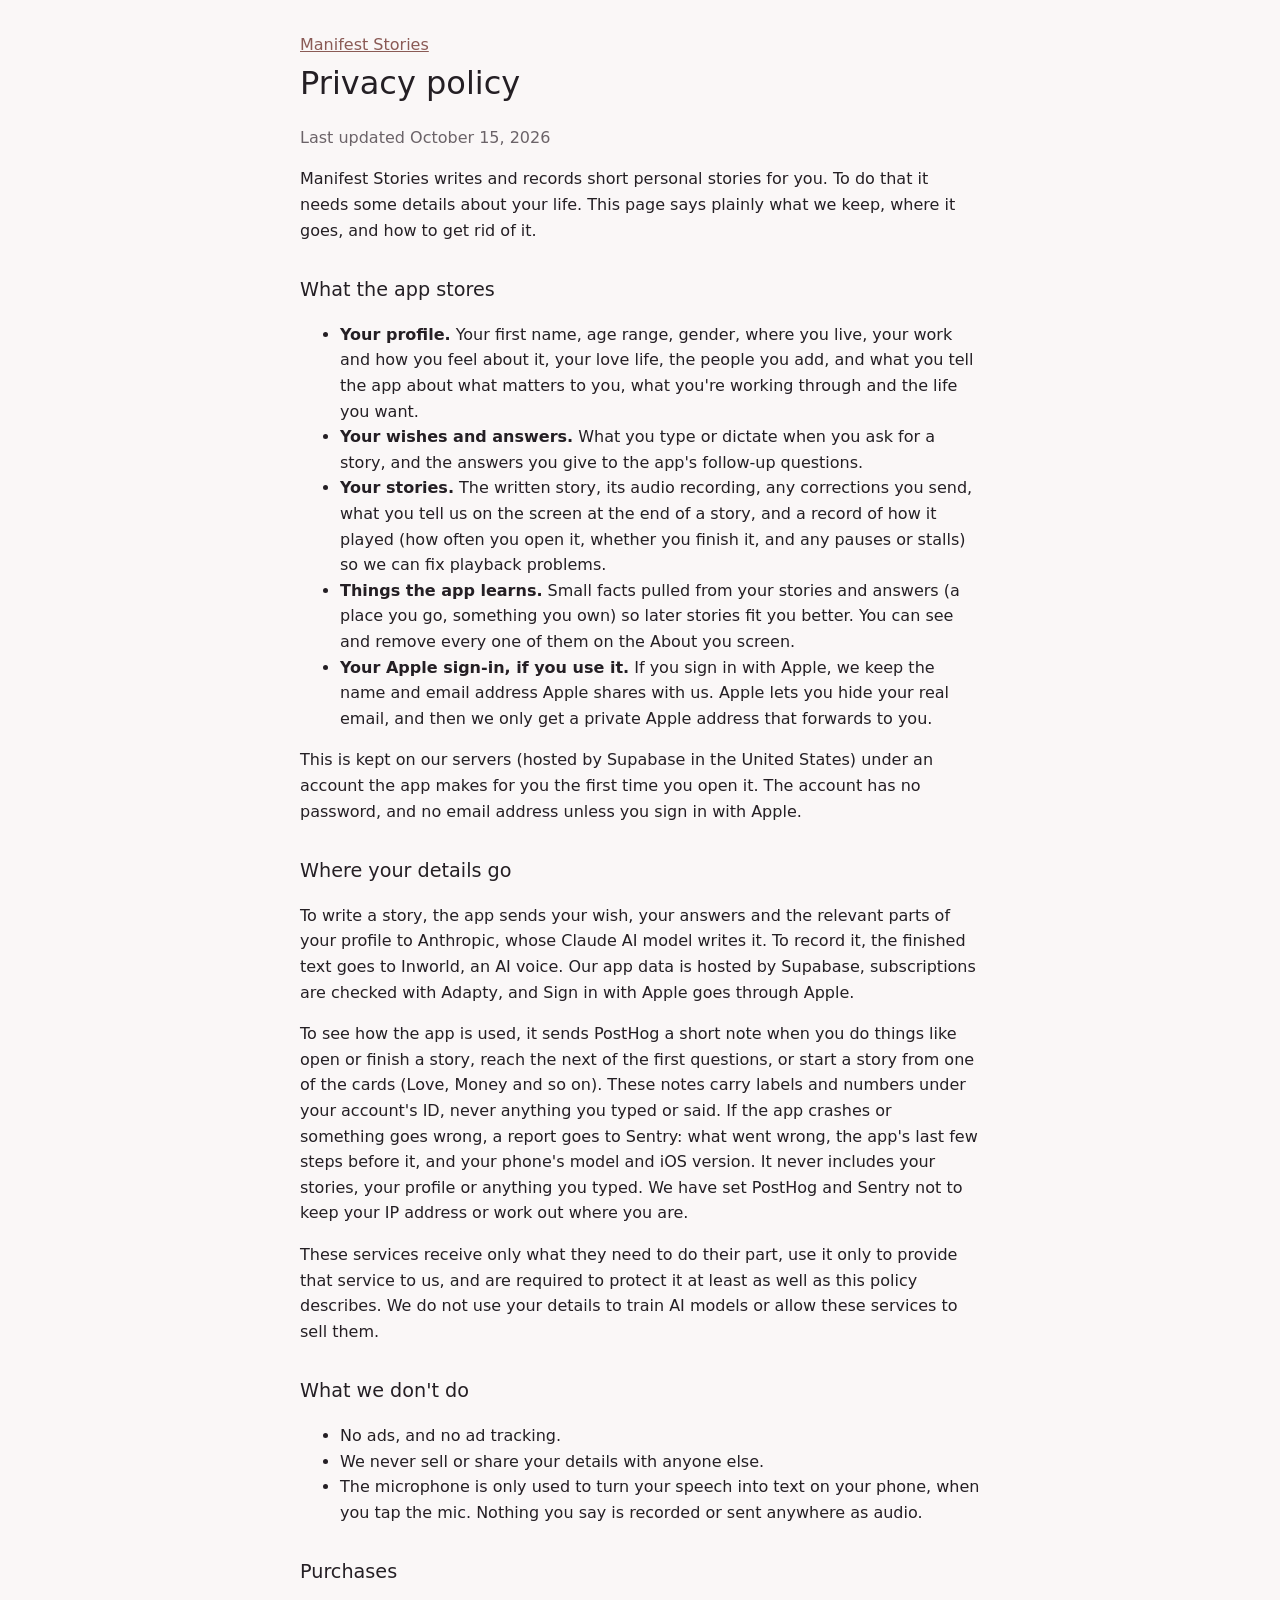
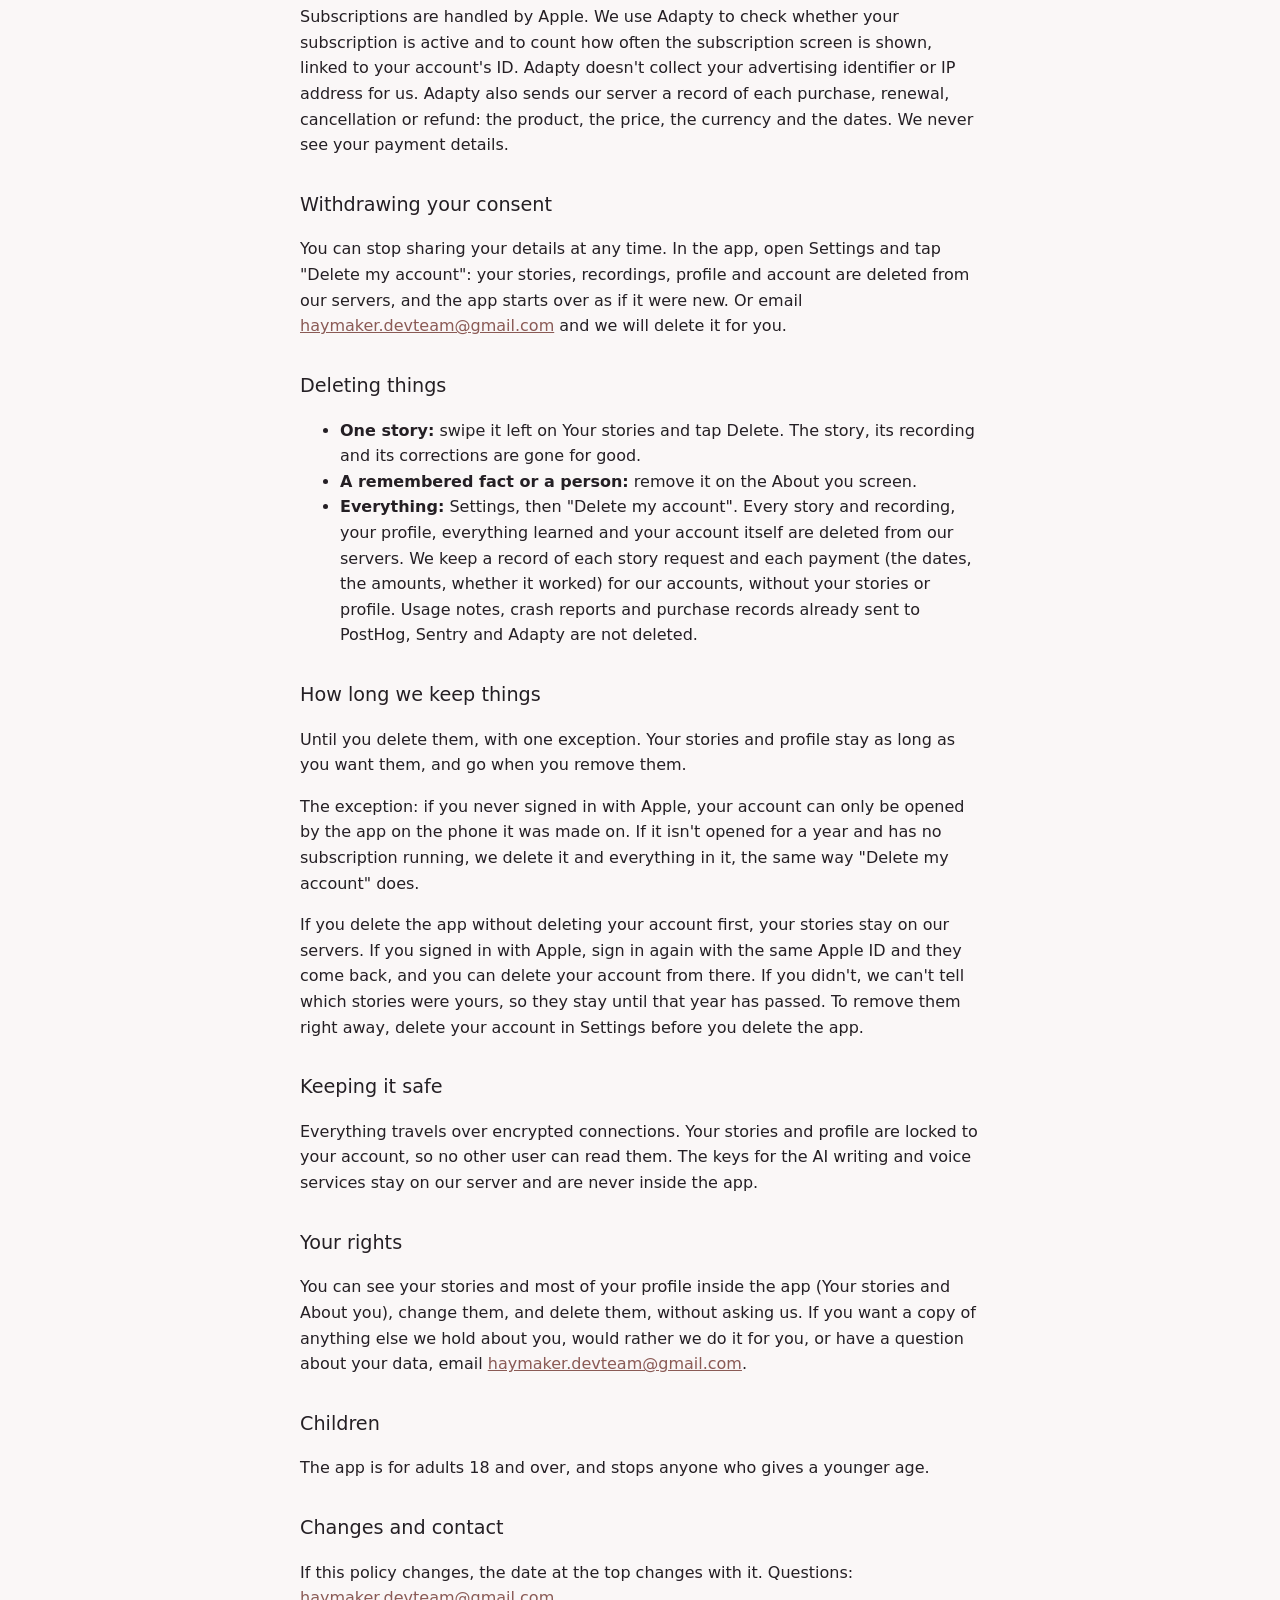
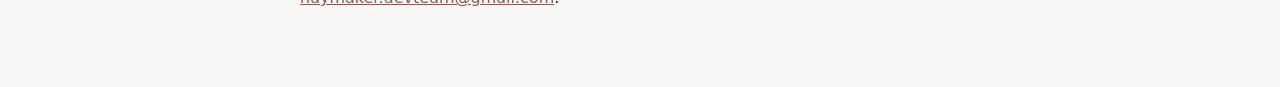
==== commit 56244e19: "Privacy: accounts never signed in with Apple are deleted after a year unused (no subscription runnin" ====
--- a/privacy.html
+++ b/privacy.html
@@ -32,7 +32,9 @@
 <li><strong>Everything:</strong> Settings, then "Delete my account". Every story and recording, your profile, everything learned and your account itself are deleted from our servers. We keep a record of each story request and each payment (the dates, the amounts, whether it worked) for our accounts, without your stories or profile. Usage notes, crash reports and purchase records already sent to PostHog, Sentry and Adapty are not deleted.</li>
 </ul>
 <h2>How long we keep things</h2>
-<p>Until you delete them. Nothing is kept for a set period and then thrown away; your stories and profile stay as long as you want them, and go when you remove them. If you delete the app without deleting your account first, your stories stay on our servers. If you signed in with Apple, sign in again with the same Apple ID and they come back, and you can delete your account from there. If you didn't, we have no way to tell which stories were yours, so please delete your account in Settings before you delete the app.</p>
+<p>Until you delete them, with one exception. Your stories and profile stay as long as you want them, and go when you remove them.</p>
+<p>The exception: if you never signed in with Apple, your account can only be opened by the app on the phone it was made on. If it isn't opened for a year and has no subscription running, we delete it and everything in it, the same way "Delete my account" does.</p>
+<p>If you delete the app without deleting your account first, your stories stay on our servers. If you signed in with Apple, sign in again with the same Apple ID and they come back, and you can delete your account from there. If you didn't, we can't tell which stories were yours, so they stay until that year has passed. To remove them right away, delete your account in Settings before you delete the app.</p>
 <h2>Keeping it safe</h2>
 <p>Everything travels over encrypted connections. Your stories and profile are locked to your account, so no other user can read them. The keys for the AI writing and voice services stay on our server and are never inside the app.</p>
 <h2>Your rights</h2>
